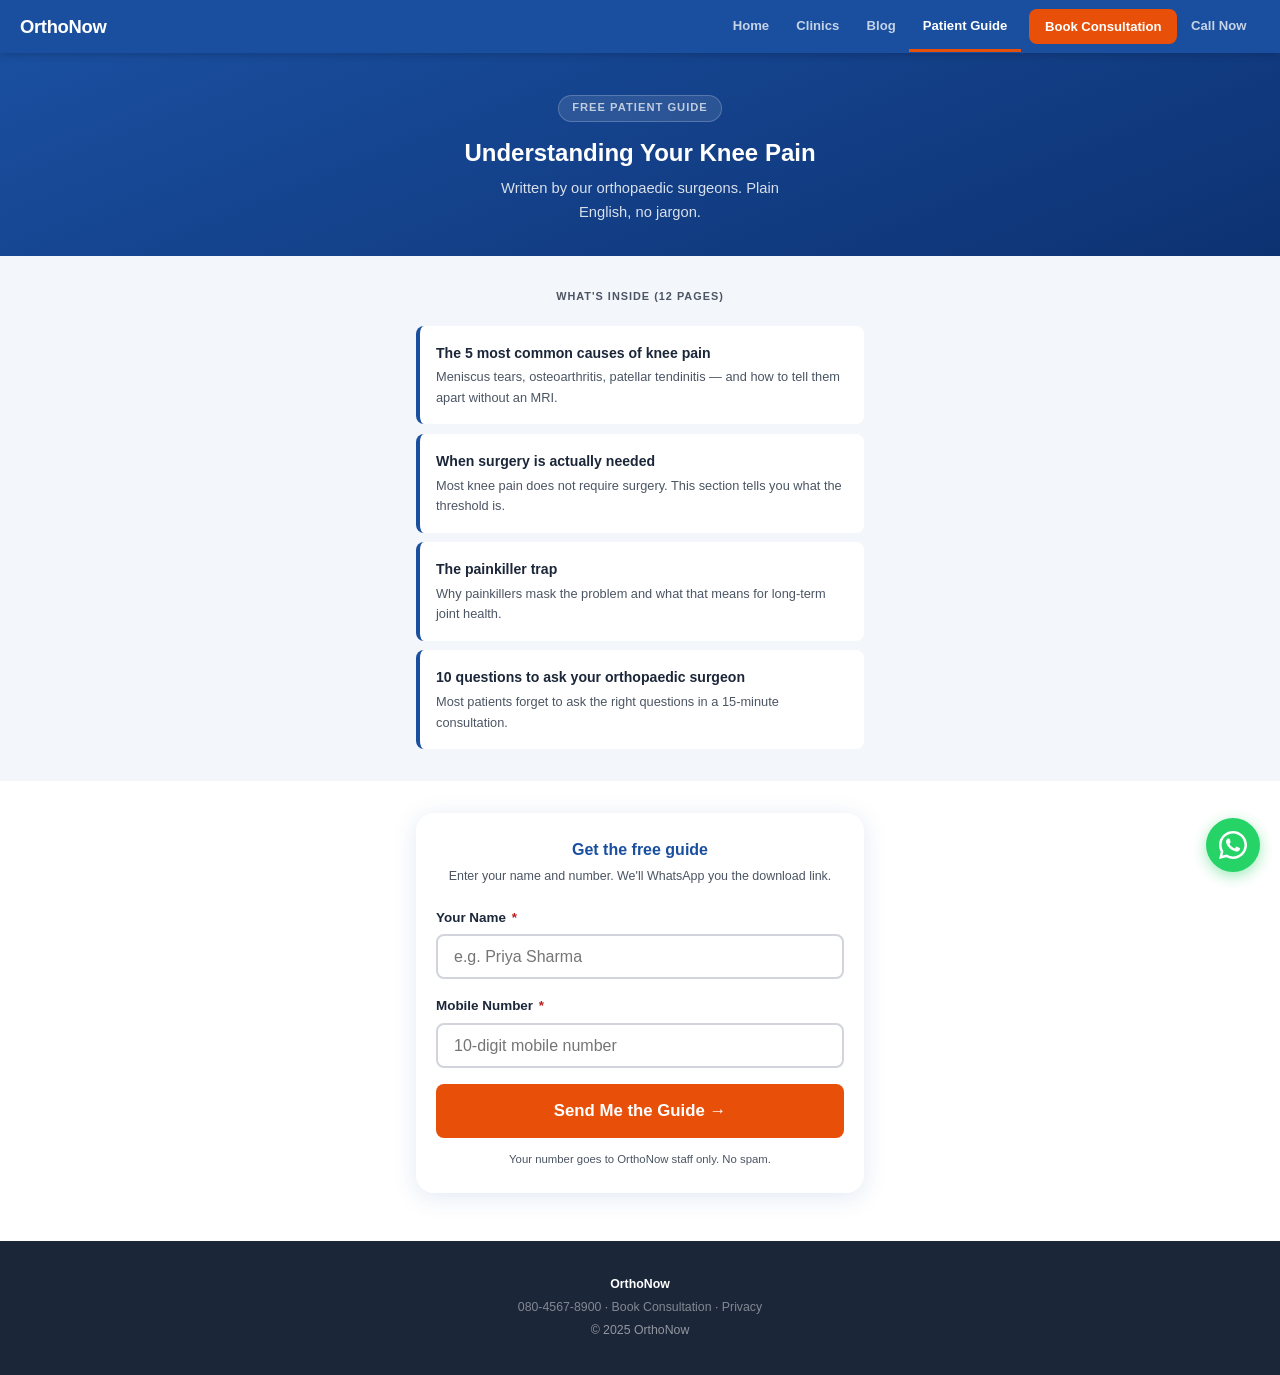
==== guide.html @ 15779ceb "Ready to Final Push All 3 Tasks are Completed." ====
﻿<!DOCTYPE html>
<html lang="en">
<head>
  <meta charset="UTF-8" />
  <meta name="viewport" content="width=device-width, initial-scale=1.0" />
  <title>Free Knee Pain Guide - OrthoNow Patient Resources</title>
  <meta name="description" content="Download our free guide: Understanding Your Knee Pain. Written by OrthoNow surgeons. Covers causes, treatment options, and when surgery is actually needed." />
  <link rel="canonical" href="https://orthonow.in/guide" />
  <link rel="icon" type="image/svg+xml" href="data:image/svg+xml,<svg xmlns='http://www.w3.org/2000/svg' viewBox='0 0 32 32'><rect width='32' height='32' rx='6' fill='%231a4fa0'/><text y='22' x='6' font-size='20' fill='white'>+</text></svg>" />
  <script>window.dataLayer = window.dataLayer || [];</script>
  <style>
    :root {
      --blue: #1a4fa0; --blue-dk: #133b7a; --orange: #e8500a; --orange-dk: #c44008;
      --green: #166534; --red: #b91c1c; --text: #1c2639; --muted: #4b5563;
      --border: #d1d5db; --bg: #fff; --bg-soft: #f3f6fb;
      --font: -apple-system, BlinkMacSystemFont, 'Segoe UI', Roboto, Helvetica, Arial, sans-serif;
      --shadow: 0 4px 24px rgba(26,79,160,.13); --r: 8px; --r-lg: 18px;
    }
    *, *::before, *::after { box-sizing: border-box; margin: 0; padding: 0; }
    html { font-size: 100%; -webkit-text-size-adjust: 100%; }
    body { font-family: var(--font); font-size: 1rem; line-height: 1.6; color: var(--text); background: var(--bg); overflow-x: hidden; }
    a    { color: var(--blue); text-decoration: none; }
    :focus-visible { outline: 3px solid var(--blue); outline-offset: 2px; border-radius: 4px; }
    .wrap { width: 100%; max-width: 480px; margin-inline: auto; padding-inline: 1rem; }

    .site-nav { background: var(--blue); padding: 0 1.25rem; display: flex; align-items: center; justify-content: space-between; position: sticky; top: 0; z-index: 200; box-shadow: 0 2px 8px rgba(0,0,0,.18); }
    .site-nav__logo { font-size: 1.15rem; font-weight: 800; color: #fff; letter-spacing: -.3px; padding: .75rem 0; flex-shrink: 0; text-decoration: none; }
    .site-nav__links { display: flex; align-items: stretch; gap: 0; }
    .site-nav__links a { display: flex; align-items: center; padding: .75rem .85rem; font-size: .82rem; font-weight: 600; color: rgba(255,255,255,.75); text-decoration: none; border-bottom: 3px solid transparent; transition: color .15s, border-color .15s; white-space: nowrap; }
    .site-nav__links a:hover { color: #fff; border-bottom-color: rgba(255,255,255,.4); }
    .site-nav__links a.nav-active { color: #fff; border-bottom-color: #e8500a; }
    .site-nav__links .nav-book { background: var(--orange); color: #fff; border-radius: var(--r); margin: .5rem 0 .5rem .5rem; padding: .45rem 1rem; border-bottom: none; font-weight: 700; align-self: center; }
    .site-nav__links .nav-book:hover { background: var(--orange-dk); border-bottom: none; color: #fff; }
    @media (max-width: 600px) { .site-nav__links a:not(.nav-book):not(.nav-call) { display: none; } }

    .guide-hero { background: linear-gradient(158deg, #1a4fa0 0%, #0d3272 100%); padding: 2.5rem 1rem 2rem; text-align: center; color: #fff; }
    .guide-hero__label { display: inline-block; font-size: .7rem; font-weight: 700; letter-spacing: 1px; text-transform: uppercase; color: rgba(255,255,255,.7); background: rgba(255,255,255,.1); border: 1px solid rgba(255,255,255,.2); border-radius: 20px; padding: .2rem .8rem; margin-bottom: 1rem; }
    .guide-hero h1 { font-size: 1.5rem; font-weight: 800; line-height: 1.25; margin-bottom: .6rem; }
    .guide-hero p  { font-size: .92rem; color: rgba(255,255,255,.84); max-width: 36ch; margin-inline: auto; }

    .contents-section { padding: 2rem 1rem; background: var(--bg-soft); }
    .contents-label { font-size: .68rem; font-weight: 700; letter-spacing: 1px; text-transform: uppercase; color: var(--muted); text-align: center; margin-bottom: 1.25rem; }
    .contents-list  { display: grid; gap: .6rem; }
    .content-item { background: var(--bg); border-radius: var(--r); padding: 1rem; border-left: 4px solid var(--blue); }
    .content-item strong { font-size: .88rem; font-weight: 700; display: block; margin-bottom: .2rem; }
    .content-item p      { font-size: .8rem; color: var(--muted); margin: 0; }

    .gate-section { padding: 2rem 1rem 3rem; }
    .form-card { background: var(--bg); border-radius: var(--r-lg); padding: 1.5rem 1.25rem; box-shadow: 0 4px 24px rgba(26,79,160,.13); }
    .form-card__title { font-size: 1rem; font-weight: 700; color: var(--blue); text-align: center; margin-bottom: .25rem; }
    .form-card__sub   { font-size: .78rem; color: var(--muted); text-align: center; margin-bottom: 1.25rem; }
    .form-status { display: none; font-size: .84rem; border-radius: var(--r); padding: .65rem 1rem; margin-bottom: 1rem; }
    .form-status.is-error { display: block; background: #fef2f2; color: var(--red); border: 1px solid #fca5a5; }
    .fgroup { margin-bottom: 1rem; }
    .fgroup label { display: block; font-size: .84rem; font-weight: 600; margin-bottom: .4rem; }
    .req { color: var(--red); margin-left: 2px; }
    .fgroup input {
      width: 100%; padding: .72rem 1rem; font-size: 1rem; font-family: var(--font);
      color: var(--text); background: var(--bg); border: 2px solid var(--border);
      border-radius: var(--r); transition: border-color .15s;
      -webkit-appearance: none; appearance: none;
    }
    .fgroup input:focus { border-color: var(--blue); outline: none; box-shadow: 0 0 0 3px rgba(26,79,160,.11); }
    .fgroup input.is-err { border-color: var(--red); }
    .field-err { display: none; font-size: .74rem; color: var(--red); margin-top: .2rem; font-weight: 500; }
    .field-err.show { display: block; }
    .btn-submit {
      width: 100%; padding: 1rem 1.5rem; font-size: 1.05rem; font-weight: 700; font-family: var(--font);
      color: #fff; background: var(--orange); border: none; border-radius: var(--r);
      cursor: pointer; min-height: 54px; transition: background .15s, transform .1s;
    }
    .btn-submit:hover:not(:disabled) { background: var(--orange-dk); }
    .btn-submit:active:not(:disabled) { transform: scale(.98); }
    .btn-submit:disabled { opacity: .65; cursor: not-allowed; }
    .btn-spinner { display: none; width: 20px; height: 20px; border: 2px solid rgba(255,255,255,.35); border-top-color: #fff; border-radius: 50%; animation: spin .7s linear infinite; margin-inline: auto; }
    .btn-submit.loading .btn-label   { display: none; }
    .btn-submit.loading .btn-spinner { display: block; }
    @keyframes spin { to { transform: rotate(360deg); } }
    .form-privacy { font-size: .71rem; color: var(--muted); text-align: center; margin-top: .75rem; }

    .download-panel { display: none; text-align: center; padding: 2rem 1.25rem; }
    .download-panel.show { display: block; }
    .dl-icon  { width: 56px; height: 56px; background: var(--green); border-radius: 50%; display: flex; align-items: center; justify-content: center; margin: 0 auto 1rem; }
    .dl-icon svg { width: 28px; height: 28px; fill: #fff; }
    .dl-title { font-size: 1.2rem; font-weight: 700; color: var(--green); margin-bottom: .75rem; }
    .dl-name  { color: var(--blue); font-weight: 700; }
    .dl-body  { font-size: .9rem; color: var(--muted); margin-bottom: 1.25rem; line-height: 1.6; }
    .btn-download {
      display: inline-flex; align-items: center; gap: .4rem;
      padding: .9rem 2rem; background: var(--blue); color: #fff;
      font-size: 1rem; font-weight: 700; border-radius: var(--r);
      text-decoration: none; transition: background .15s;
    }
    .btn-download:hover { background: var(--blue-dk); color: #fff; }

    .site-footer { background: var(--text); color: rgba(255,255,255,.52); padding: 2rem 1rem; text-align: center; font-size: .77rem; line-height: 1.9; }
    .site-footer a { color: rgba(255,255,255,.45); }
    /* WhatsApp float button */
    .wa-float {
      position: fixed; bottom: 1.75rem; right: 1.25rem;
      width: 54px; height: 54px; background: #25d366; border-radius: 50%;
      display: flex; align-items: center; justify-content: center;
      box-shadow: 0 4px 14px rgba(37,211,102,.45);
      z-index: 150; text-decoration: none;
      transition: transform .15s, box-shadow .15s;
    }
    .wa-float:hover { transform: scale(1.1); box-shadow: 0 6px 20px rgba(37,211,102,.55); }
    .wa-float svg { width: 28px; height: 28px; fill: #fff; }
    .sr-only { position: absolute; width: 1px; height: 1px; padding: 0; margin: -1px; overflow: hidden; clip: rect(0,0,0,0); white-space: nowrap; border: 0; }  </style>
</head>
<body>

  <nav class="site-nav" role="navigation" aria-label="Main navigation">
    <a class="site-nav__logo" href="homepage.html">OrthoNow</a>
    <div class="site-nav__links">
      <a href="homepage.html">Home</a>
      <a href="homepage.html#clinics">Clinics</a>
      <a href="homepage.html#blog">Blog</a>
      <a href="guide.html" class="nav-active">Patient Guide</a>
      <a href="index.html" class="nav-book">Book Consultation</a>
      <a href="tel:+918045678900" class="nav-call" data-location="nav">Call Now</a>
    </div>
  </nav>

  <section class="guide-hero" aria-labelledby="guide-title">
    <div class="wrap">
      <span class="guide-hero__label">Free Patient Guide</span>
      <h1 id="guide-title">Understanding Your Knee Pain</h1>
      <p>Written by our orthopaedic surgeons. Plain English, no jargon.</p>
    </div>
  </section>

  <section class="contents-section" aria-labelledby="contents-lbl">
    <div class="wrap">
      <p class="contents-label" id="contents-lbl">What's inside (12 pages)</p>
      <div class="contents-list">
        <div class="content-item">
          <strong>The 5 most common causes of knee pain</strong>
          <p>Meniscus tears, osteoarthritis, patellar tendinitis &mdash; and how to tell them apart without an MRI.</p>
        </div>
        <div class="content-item">
          <strong>When surgery is actually needed</strong>
          <p>Most knee pain does not require surgery. This section tells you what the threshold is.</p>
        </div>
        <div class="content-item">
          <strong>The painkiller trap</strong>
          <p>Why painkillers mask the problem and what that means for long-term joint health.</p>
        </div>
        <div class="content-item">
          <strong>10 questions to ask your orthopaedic surgeon</strong>
          <p>Most patients forget to ask the right questions in a 15-minute consultation.</p>
        </div>
      </div>
    </div>
  </section>

  <section class="gate-section" aria-labelledby="gate-title">
    <div class="wrap">

      <div class="form-card" id="gate-card">
        <h2 class="form-card__title" id="gate-title">Get the free guide</h2>
        <p class="form-card__sub">Enter your name and number. We'll WhatsApp you the download link.</p>

        <div class="form-status" id="form-status" role="alert" aria-live="assertive" aria-atomic="true"></div>

        <form id="guide-form" novalidate>
          <div class="fgroup">
            <label for="g-name">Your Name <span class="req" aria-hidden="true">*</span></label>
            <input type="text" id="g-name" name="name" autocomplete="name"
                   placeholder="e.g. Priya Sharma"
                   required aria-required="true" aria-describedby="g-name-err" />
            <span class="field-err" id="g-name-err" role="alert"></span>
          </div>
          <div class="fgroup">
            <label for="g-phone">Mobile Number <span class="req" aria-hidden="true">*</span></label>
            <input type="tel" id="g-phone" name="phone" autocomplete="tel-national"
                   placeholder="10-digit mobile number" inputmode="numeric" maxlength="13"
                   required aria-required="true" aria-describedby="g-phone-err" />
            <span class="field-err" id="g-phone-err" role="alert"></span>
          </div>
          <button type="submit" id="gate-btn" class="btn-submit">
            <span class="btn-label">Send Me the Guide &rarr;</span>
            <span class="btn-spinner" aria-hidden="true"></span>
          </button>
          <p class="form-privacy">Your number goes to OrthoNow staff only. No spam.</p>
        </form>
      </div>

      <div class="form-card download-panel" id="download-panel" role="region" aria-label="Download ready" aria-live="polite">
        <div class="dl-icon" aria-hidden="true">
          <svg viewBox="0 0 24 24" xmlns="http://www.w3.org/2000/svg"><path d="M9 16.17L4.83 12l-1.42 1.41L9 19 21 7l-1.41-1.41z"/></svg>
        </div>
        <h2 class="dl-title">Ready for you, <span class="dl-name" id="dl-name">there</span>!</h2>
        <p class="dl-body">We've also WhatsApped you the link so you can access it anytime. If you have questions after reading, book a free consultation.</p>
        <a href="assets/orthonow-knee-pain-guide.pdf" class="btn-download" download="OrthoNow-Knee-Pain-Guide.pdf">Download Guide (PDF)</a>
      </div>

    </div>
  </section>

  <footer class="site-footer" role="contentinfo">
    <div class="wrap">
      <p style="color:#fff;font-weight:800">OrthoNow</p>
      <p><a href="tel:+918045678900">080-4567-8900</a> &middot; <a href="index.html">Book Consultation</a> &middot; <a href="privacy.html">Privacy</a></p>
      <p>&copy; 2025 OrthoNow</p>
    </div>
  </footer>

  <script>
    'use strict';

    window.dataLayer = window.dataLayer || [];

    window.dataLayer.push({
      event:     'guide_download_start',
      form_name: 'patient_guide_gate',
      page_path: window.location.pathname,
      timestamp: new Date().toISOString()
    });

    function validPhone(val) {
      var n = val.trim().replace(/\s+/g, '').replace(/^(\+91|0)/, '');
      return /^[6-9]\d{9}$/.test(n);
    }
    function validName(val) { return val.trim().length >= 2; }

    function markErr(input, msg) {
      input.classList.add('is-err');
      input.setAttribute('aria-invalid', 'true');
      var el = document.getElementById(input.id + '-err');
      if (el) { el.textContent = msg; el.classList.add('show'); }
    }
    function clearErr(input) {
      input.classList.remove('is-err');
      input.removeAttribute('aria-invalid');
      var el = document.getElementById(input.id + '-err');
      if (el) { el.textContent = ''; el.classList.remove('show'); }
    }

    document.getElementById('guide-form').addEventListener('submit', function (e) {
      e.preventDefault();

      var nameInput  = document.getElementById('g-name');
      var phoneInput = document.getElementById('g-phone');
      var btn        = document.getElementById('gate-btn');

      clearErr(nameInput);
      clearErr(phoneInput);

      var ok = true;
      if (!validName(nameInput.value))   { markErr(nameInput,  'Please enter your name'); ok = false; }
      if (!validPhone(phoneInput.value)) { markErr(phoneInput, 'Please enter a valid 10-digit mobile number'); ok = false; }
      if (!ok) { (nameInput.classList.contains('is-err') ? nameInput : phoneInput).focus(); return; }

      var name  = nameInput.value.trim();
      var phone = phoneInput.value.trim().replace(/^(\+91|0)/, '');

      btn.disabled = true;
      btn.classList.add('loading');

      window.dataLayer.push({
        event:        'guide_download_complete',
        form_name:    'patient_guide_gate',
        page_path:    window.location.pathname,
        phone_hashed: phone.split('').reduce(function (h, c) { return (Math.imul(31, h) + c.charCodeAt(0)) | 0; }, 0).toString(16)
      });

      fetch('/functions/v1/handle-guide', {
        method: 'POST',
        headers: { 'Content-Type': 'application/json' },
        body: JSON.stringify({ name: name, phone: phone })
      }).catch(function () {}).finally(function () {
        document.getElementById('gate-card').style.display = 'none';
        var panel = document.getElementById('download-panel');
        document.getElementById('dl-name').textContent = name.split(' ')[0];
        panel.classList.add('show');
        panel.scrollIntoView({ behavior: 'smooth', block: 'center' });
      });
    });
  </script>

  <!-- WhatsApp float button — fires whatsapp_click GTM event on click -->
  <a href="https://wa.me/918045678900?text=Hi%2C%20I%27d%20like%20to%20book%20an%20orthopaedic%20consultation"
     class="wa-float"
     target="_blank"
     rel="noopener noreferrer"
     data-location="float_button"
     aria-label="Chat with OrthoNow on WhatsApp">
    <svg viewBox="0 0 24 24" xmlns="http://www.w3.org/2000/svg" aria-hidden="true">
      <path d="M17.472 14.382c-.297-.149-1.758-.867-2.03-.967-.273-.099-.471-.148-.67.15-.197.297-.767.966-.94 1.164-.173.199-.347.223-.644.075-.297-.15-1.255-.463-2.39-1.475-.883-.788-1.48-1.761-1.653-2.059-.173-.297-.018-.458.13-.606.134-.133.298-.347.446-.52.149-.174.198-.298.298-.497.099-.198.05-.371-.025-.52-.075-.149-.669-1.612-.916-2.207-.242-.579-.487-.5-.669-.51-.173-.008-.371-.01-.57-.01-.198 0-.52.074-.792.372-.272.297-1.04 1.016-1.04 2.479 0 1.462 1.065 2.875 1.213 3.074.149.198 2.096 3.2 5.077 4.487.709.306 1.262.489 1.694.625.712.227 1.36.195 1.871.118.571-.085 1.758-.719 2.006-1.413.248-.694.248-1.289.173-1.413-.074-.124-.272-.198-.57-.347z"/>
      <path d="M12 0C5.373 0 0 5.373 0 12c0 2.126.558 4.117 1.534 5.845L.073 23.927l6.222-1.433A11.942 11.942 0 0012 24c6.627 0 12-5.373 12-12S18.627 0 12 0zm0 21.818a9.797 9.797 0 01-5.003-1.374l-.36-.213-3.713.856.882-3.607-.234-.371A9.818 9.818 0 012.182 12C2.182 6.57 6.57 2.182 12 2.182S21.818 6.57 21.818 12 17.43 21.818 12 21.818z"/>
    </svg>
    <span class="sr-only">Chat on WhatsApp</span>
  </a></body>
</html>
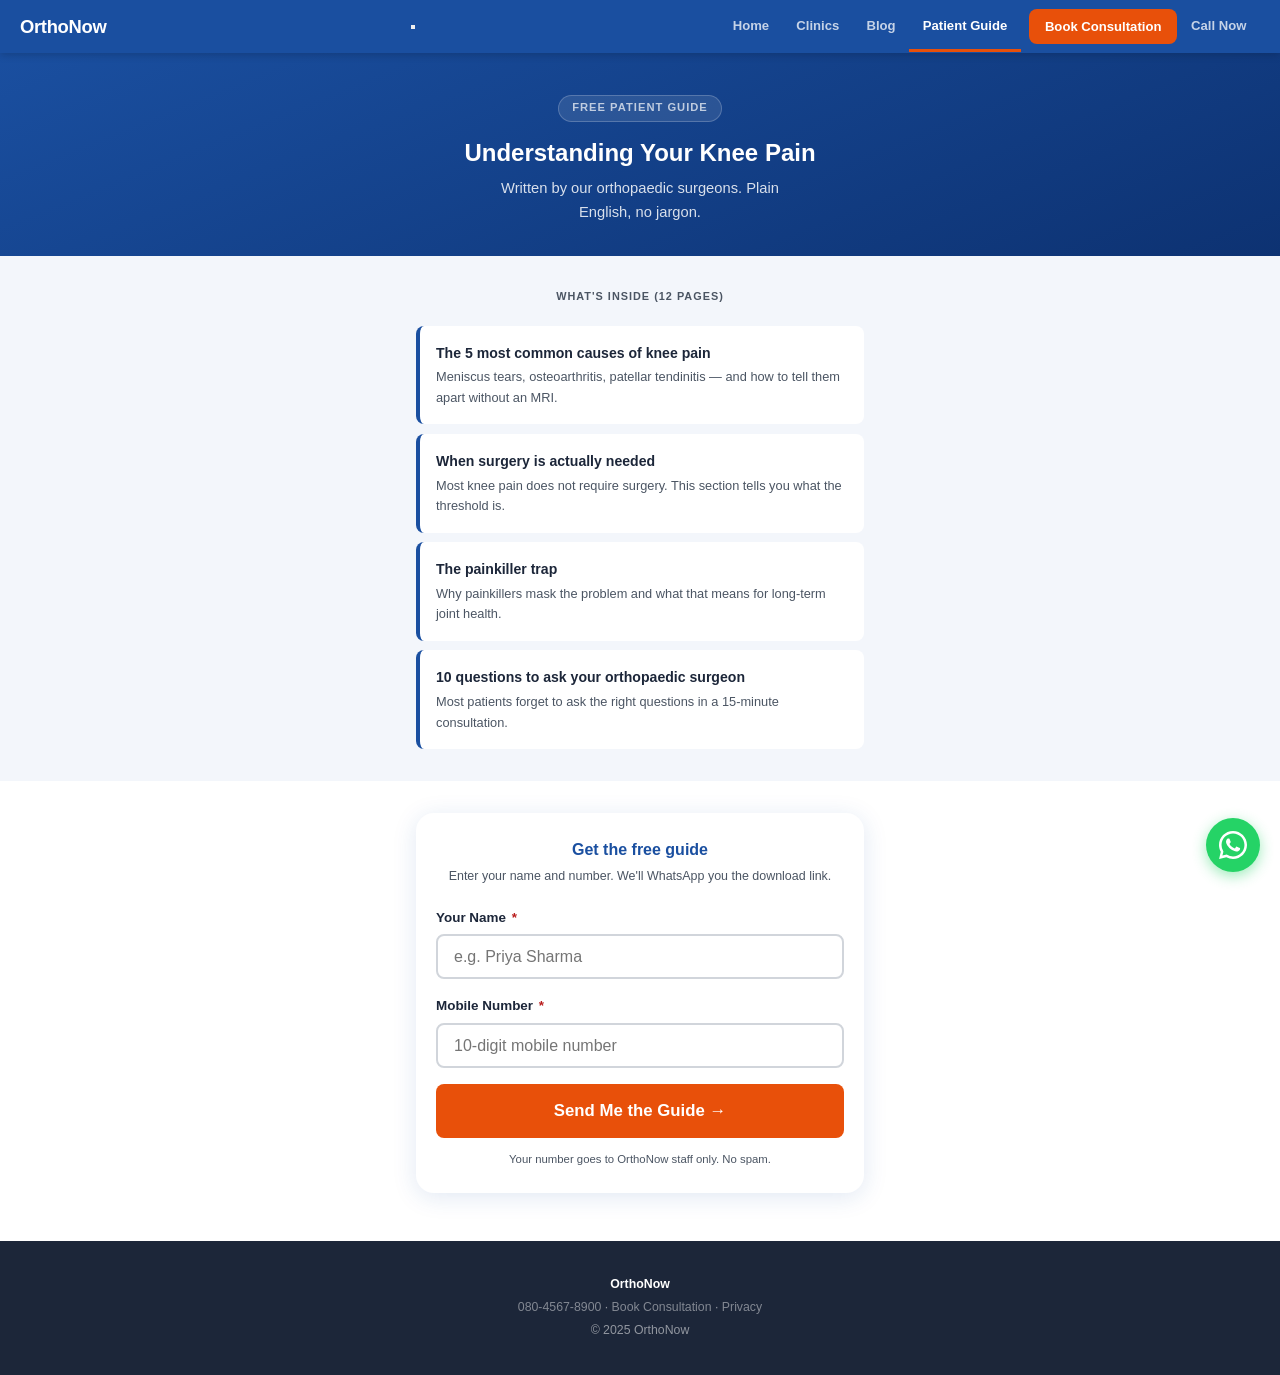
==== commit 9280fc3b: "Add a navbar for phone and Tablet." ====
--- a/guide.html
+++ b/guide.html
@@ -31,7 +31,6 @@
     .site-nav__links a.nav-active { color: #fff; border-bottom-color: #e8500a; }
     .site-nav__links .nav-book { background: var(--orange); color: #fff; border-radius: var(--r); margin: .5rem 0 .5rem .5rem; padding: .45rem 1rem; border-bottom: none; font-weight: 700; align-self: center; }
     .site-nav__links .nav-book:hover { background: var(--orange-dk); border-bottom: none; color: #fff; }
-    @media (max-width: 600px) { .site-nav__links a:not(.nav-book):not(.nav-call) { display: none; } }
 
     .guide-hero { background: linear-gradient(158deg, #1a4fa0 0%, #0d3272 100%); padding: 2.5rem 1rem 2rem; text-align: center; color: #fff; }
     .guide-hero__label { display: inline-block; font-size: .7rem; font-weight: 700; letter-spacing: 1px; text-transform: uppercase; color: rgba(255,255,255,.7); background: rgba(255,255,255,.1); border: 1px solid rgba(255,255,255,.2); border-radius: 20px; padding: .2rem .8rem; margin-bottom: 1rem; }
@@ -106,13 +105,26 @@
     }
     .wa-float:hover { transform: scale(1.1); box-shadow: 0 6px 20px rgba(37,211,102,.55); }
     .wa-float svg { width: 28px; height: 28px; fill: #fff; }
-    .sr-only { position: absolute; width: 1px; height: 1px; padding: 0; margin: -1px; overflow: hidden; clip: rect(0,0,0,0); white-space: nowrap; border: 0; }  </style>
+    .sr-only { position: absolute; width: 1px; height: 1px; padding: 0; margin: -1px; overflow: hidden; clip: rect(0,0,0,0); white-space: nowrap; border: 0; }    @media (max-width: 768px) {
+      .nav-toggle { display: flex; }
+      .site-nav__links {
+        display: none; flex-direction: column; align-items: stretch;
+        position: absolute; top: 100%; left: 0; right: 0;
+        background: #1a4fa0; box-shadow: 0 8px 20px rgba(0,0,0,.25);
+        z-index: 199; padding: .25rem 0 .75rem;
+      }
+      .site-nav__links.is-open { display: flex; }
+      .site-nav__links a { padding: .85rem 1.25rem; font-size: .95rem; border-bottom: 1px solid rgba(255,255,255,.1); border-right: none; }
+      .site-nav__links a.nav-active { background: rgba(255,255,255,.08); border-bottom: 1px solid rgba(255,255,255,.1); }
+      .site-nav__links .nav-book { margin: .6rem 1.25rem .25rem; justify-content: center; border-radius: 6px; font-size: .95rem; outline: none; }
+    }  } }
+  </style>
 </head>
 <body>
-
-  <nav class="site-nav" role="navigation" aria-label="Main navigation">
+<nav class="site-nav" role="navigation" aria-label="Main navigation">
     <a class="site-nav__logo" href="homepage.html">OrthoNow</a>
-    <div class="site-nav__links">
+        <button class="nav-toggle" id="nav-toggle" aria-label="Toggle navigation" aria-expanded="false" aria-controls="nav-links"><span></span><span></span><span></span></button>
+    <div class="site-nav__links" id="nav-links">
       <a href="homepage.html">Home</a>
       <a href="homepage.html#clinics">Clinics</a>
       <a href="homepage.html#blog">Blog</a>
@@ -277,7 +289,22 @@
         panel.scrollIntoView({ behavior: 'smooth', block: 'center' });
       });
     });
-  </script>
+    // Hamburger menu toggle
+    (function () {
+      var toggle = document.getElementById('nav-toggle');
+      var links  = document.getElementById('nav-links');
+      if (!toggle || !links) return;
+      toggle.addEventListener('click', function () {
+        var open = links.classList.toggle('is-open');
+        toggle.setAttribute('aria-expanded', open ? 'true' : 'false');
+      });
+      links.querySelectorAll('a').forEach(function (a) {
+        a.addEventListener('click', function () {
+          links.classList.remove('is-open');
+          toggle.setAttribute('aria-expanded', 'false');
+        });
+      });
+    })();  </script>
 
   <!-- WhatsApp float button — fires whatsapp_click GTM event on click -->
   <a href="https://wa.me/918045678900?text=Hi%2C%20I%27d%20like%20to%20book%20an%20orthopaedic%20consultation"
@@ -291,7 +318,22 @@
       <path d="M12 0C5.373 0 0 5.373 0 12c0 2.126.558 4.117 1.534 5.845L.073 23.927l6.222-1.433A11.942 11.942 0 0012 24c6.627 0 12-5.373 12-12S18.627 0 12 0zm0 21.818a9.797 9.797 0 01-5.003-1.374l-.36-.213-3.713.856.882-3.607-.234-.371A9.818 9.818 0 012.182 12C2.182 6.57 6.57 2.182 12 2.182S21.818 6.57 21.818 12 17.43 21.818 12 21.818z"/>
     </svg>
     <span class="sr-only">Chat on WhatsApp</span>
-  </a></body>
+  </a>
+</body>
 </html>
 
 
+
+
+
+
+
+
+
+
+
+
+
+
+
+
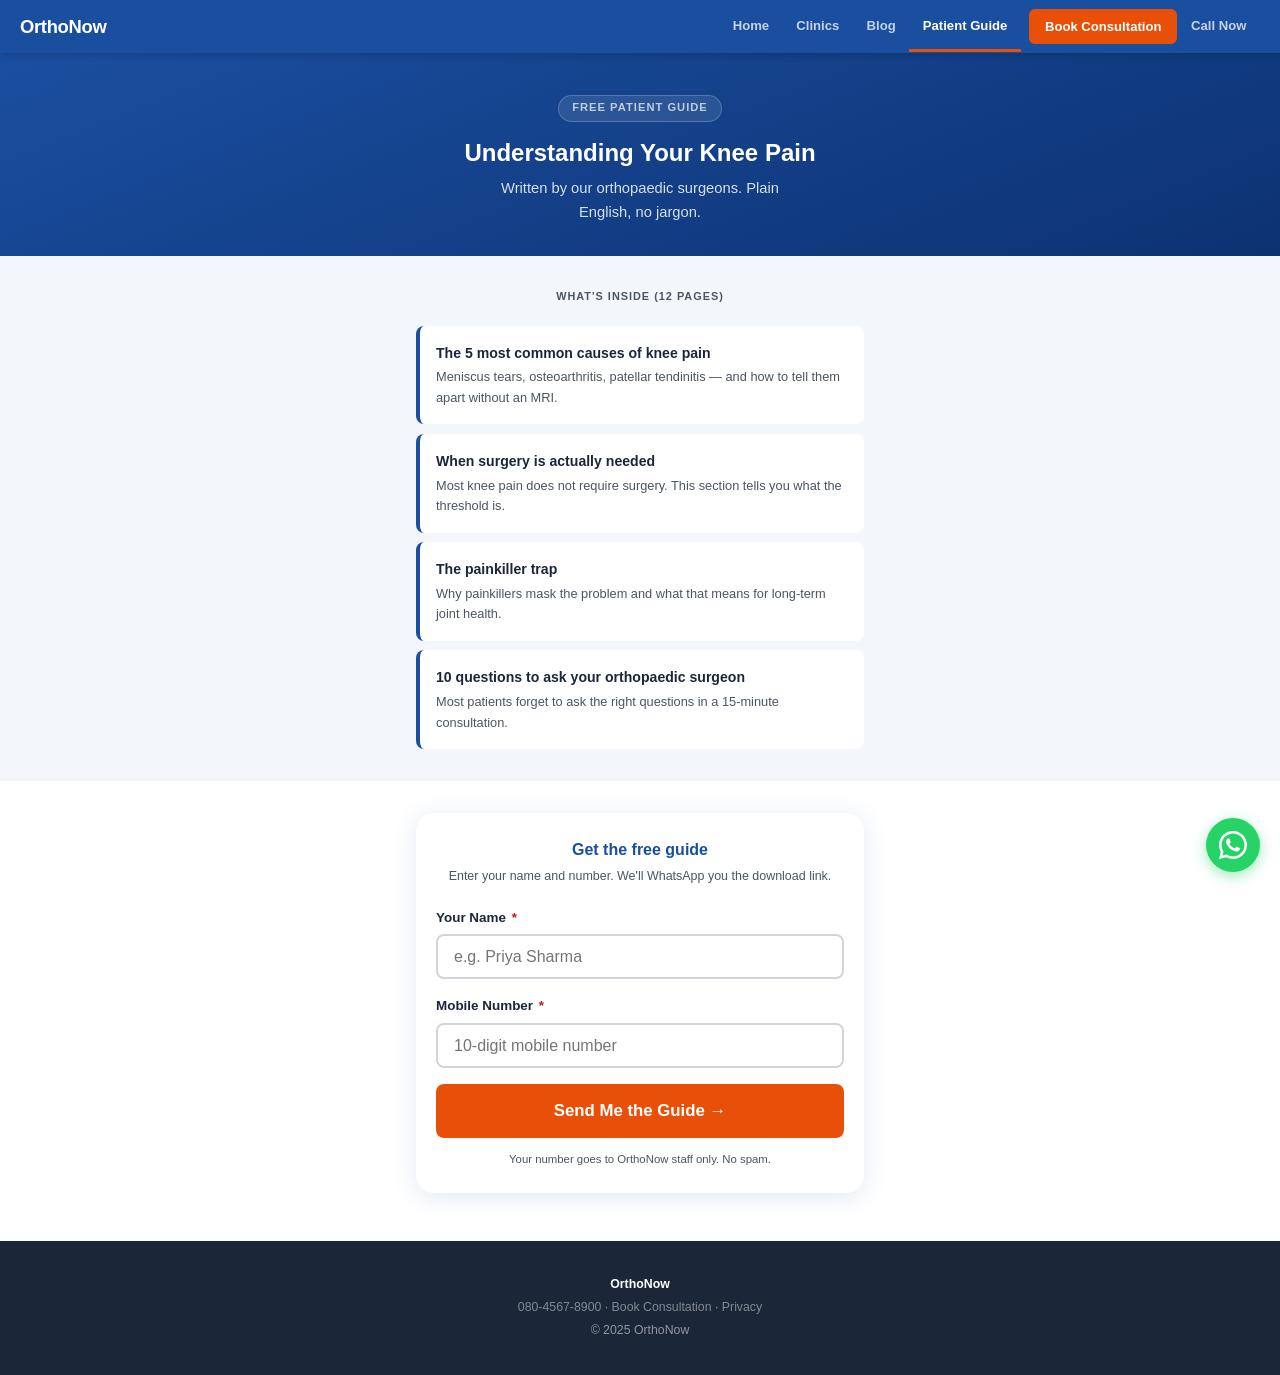
==== commit 56afcc46: "Solve Navbar error" ====
--- a/guide.html
+++ b/guide.html
@@ -118,13 +118,38 @@
       .site-nav__links a.nav-active { background: rgba(255,255,255,.08); border-bottom: 1px solid rgba(255,255,255,.1); }
       .site-nav__links .nav-book { margin: .6rem 1.25rem .25rem; justify-content: center; border-radius: 6px; font-size: .95rem; outline: none; }
     }  } }
+      /* ── Navigation ─────────────────────────────────────────────── */
+    .site-nav { background:#1a4fa0; padding:0 1.25rem; display:flex; align-items:center; justify-content:space-between; position:sticky; top:0; z-index:200; box-shadow:0 2px 8px rgba(0,0,0,.18); min-height:46px; }
+    .site-nav__logo { font-size:1.15rem; font-weight:800; color:#fff; letter-spacing:-.3px; padding:.75rem 0; flex-shrink:0; text-decoration:none; }
+    .site-nav__links { display:flex; align-items:stretch; }
+    .site-nav__links a { display:flex; align-items:center; padding:.75rem .85rem; font-size:.82rem; font-weight:600; color:rgba(255,255,255,.75); text-decoration:none; border-bottom:3px solid transparent; transition:color .15s,border-color .15s; white-space:nowrap; }
+    .site-nav__links a:hover { color:#fff; border-bottom-color:rgba(255,255,255,.4); }
+    .site-nav__links a.nav-active { color:#fff; border-bottom-color:#e8500a; }
+    .site-nav__links .nav-book { background:#e8500a; color:#fff !important; border-radius:6px; margin:.45rem 0 .45rem .5rem; padding:.45rem 1rem; border-bottom:none !important; font-weight:700; align-self:center; }
+    .site-nav__links .nav-book:hover { background:#c44008; }
+    .site-nav__links .nav-book.nav-active { background:#c44008; }
+    .nav-ham { display:none; background:transparent !important; -webkit-appearance:none; appearance:none; border:none; outline:none; cursor:pointer; padding:8px 6px; margin-left:auto; flex-shrink:0; box-shadow:none; }
+    .nav-ham span { display:block; width:24px; height:3px; background:#fff; border-radius:2px; margin-bottom:6px; transition:transform .25s,opacity .2s; }
+    .nav-ham span:last-child { margin-bottom:0; }
+    .nav-ham.is-open span:nth-child(1) { transform:translateY(9px) rotate(45deg); }
+    .nav-ham.is-open span:nth-child(2) { opacity:0; }
+    .nav-ham.is-open span:nth-child(3) { transform:translateY(-9px) rotate(-45deg); }
+    .nav-panel { display:none; position:fixed; top:46px; left:0; right:0; background:#1a4fa0; z-index:199; box-shadow:0 6px 20px rgba(0,0,0,.3); flex-direction:column; }
+    .nav-panel.is-open { display:flex; }
+    .nav-panel a { padding:.9rem 1.5rem; font-size:.95rem; font-weight:600; color:rgba(255,255,255,.85); text-decoration:none; border-bottom:1px solid rgba(255,255,255,.1); }
+    .nav-panel a:hover { background:rgba(255,255,255,.08); color:#fff; }
+    .nav-panel a.nav-active { color:#fff; border-left:3px solid #e8500a; padding-left:calc(1.5rem - 3px); }
+    .nav-panel__book { background:#e8500a !important; color:#fff !important; margin:.75rem 1.25rem !important; border-radius:8px; text-align:center; border:none !important; }
+    .nav-panel__book:hover { background:#c44008 !important; }
+    @media (max-width:900px) { .site-nav__links { display:none !important; } .nav-ham { display:flex !important; flex-direction:column; align-items:center; justify-content:center; } }
+    @media (min-width:901px) { .nav-ham { display:none !important; width:0; overflow:hidden; } .nav-panel { display:none !important; } }
+    /* ── End Navigation ──────────────────────────────────────────────────── */
   </style>
 </head>
 <body>
-<nav class="site-nav" role="navigation" aria-label="Main navigation">
+  <nav class="site-nav" role="navigation" aria-label="Main navigation">
     <a class="site-nav__logo" href="homepage.html">OrthoNow</a>
-        <button class="nav-toggle" id="nav-toggle" aria-label="Toggle navigation" aria-expanded="false" aria-controls="nav-links"><span></span><span></span><span></span></button>
-    <div class="site-nav__links" id="nav-links">
+    <div class="site-nav__links">
       <a href="homepage.html">Home</a>
       <a href="homepage.html#clinics">Clinics</a>
       <a href="homepage.html#blog">Blog</a>
@@ -132,7 +157,17 @@
       <a href="index.html" class="nav-book">Book Consultation</a>
       <a href="tel:+918045678900" class="nav-call" data-location="nav">Call Now</a>
     </div>
+    <button class="nav-ham" id="nav-ham" aria-label="Open menu" aria-expanded="false" aria-controls="nav-panel"><span></span><span></span><span></span></button>
   </nav>
+  <div id="nav-panel" class="nav-panel" aria-hidden="true">
+    <a href="homepage.html">Home</a>
+    <a href="homepage.html#clinics">Clinics</a>
+    <a href="homepage.html#blog">Blog</a>
+    <a href="guide.html" class="nav-active">Patient Guide</a>
+    <a href="index.html" class="nav-panel__book">Book Consultation</a>
+    <a href="tel:+918045678900">Call Now</a>
+  </div>
+
 
   <section class="guide-hero" aria-labelledby="guide-title">
     <div class="wrap">
@@ -319,6 +354,33 @@
     </svg>
     <span class="sr-only">Chat on WhatsApp</span>
   </a>
+  <script>
+    (function(){
+      var btn=document.getElementById("nav-ham");
+      var panel=document.getElementById("nav-panel");
+      if(!btn||!panel)return;
+      btn.addEventListener("click",function(e){
+        e.stopPropagation();
+        var open=panel.classList.contains("is-open");
+        panel.classList.toggle("is-open",!open);
+        btn.classList.toggle("is-open",!open);
+        btn.setAttribute("aria-expanded",String(!open));
+        panel.setAttribute("aria-hidden",String(open));
+      });
+      panel.querySelectorAll("a").forEach(function(a){
+        a.addEventListener("click",function(){
+          panel.classList.remove("is-open"); btn.classList.remove("is-open");
+          btn.setAttribute("aria-expanded","false"); panel.setAttribute("aria-hidden","true");
+        });
+      });
+      document.addEventListener("click",function(e){
+        if(!panel.contains(e.target)&&!btn.contains(e.target)){
+          panel.classList.remove("is-open"); btn.classList.remove("is-open");
+          btn.setAttribute("aria-expanded","false"); panel.setAttribute("aria-hidden","true");
+        }
+      });
+    })();
+  </script>
 </body>
 </html>
 
